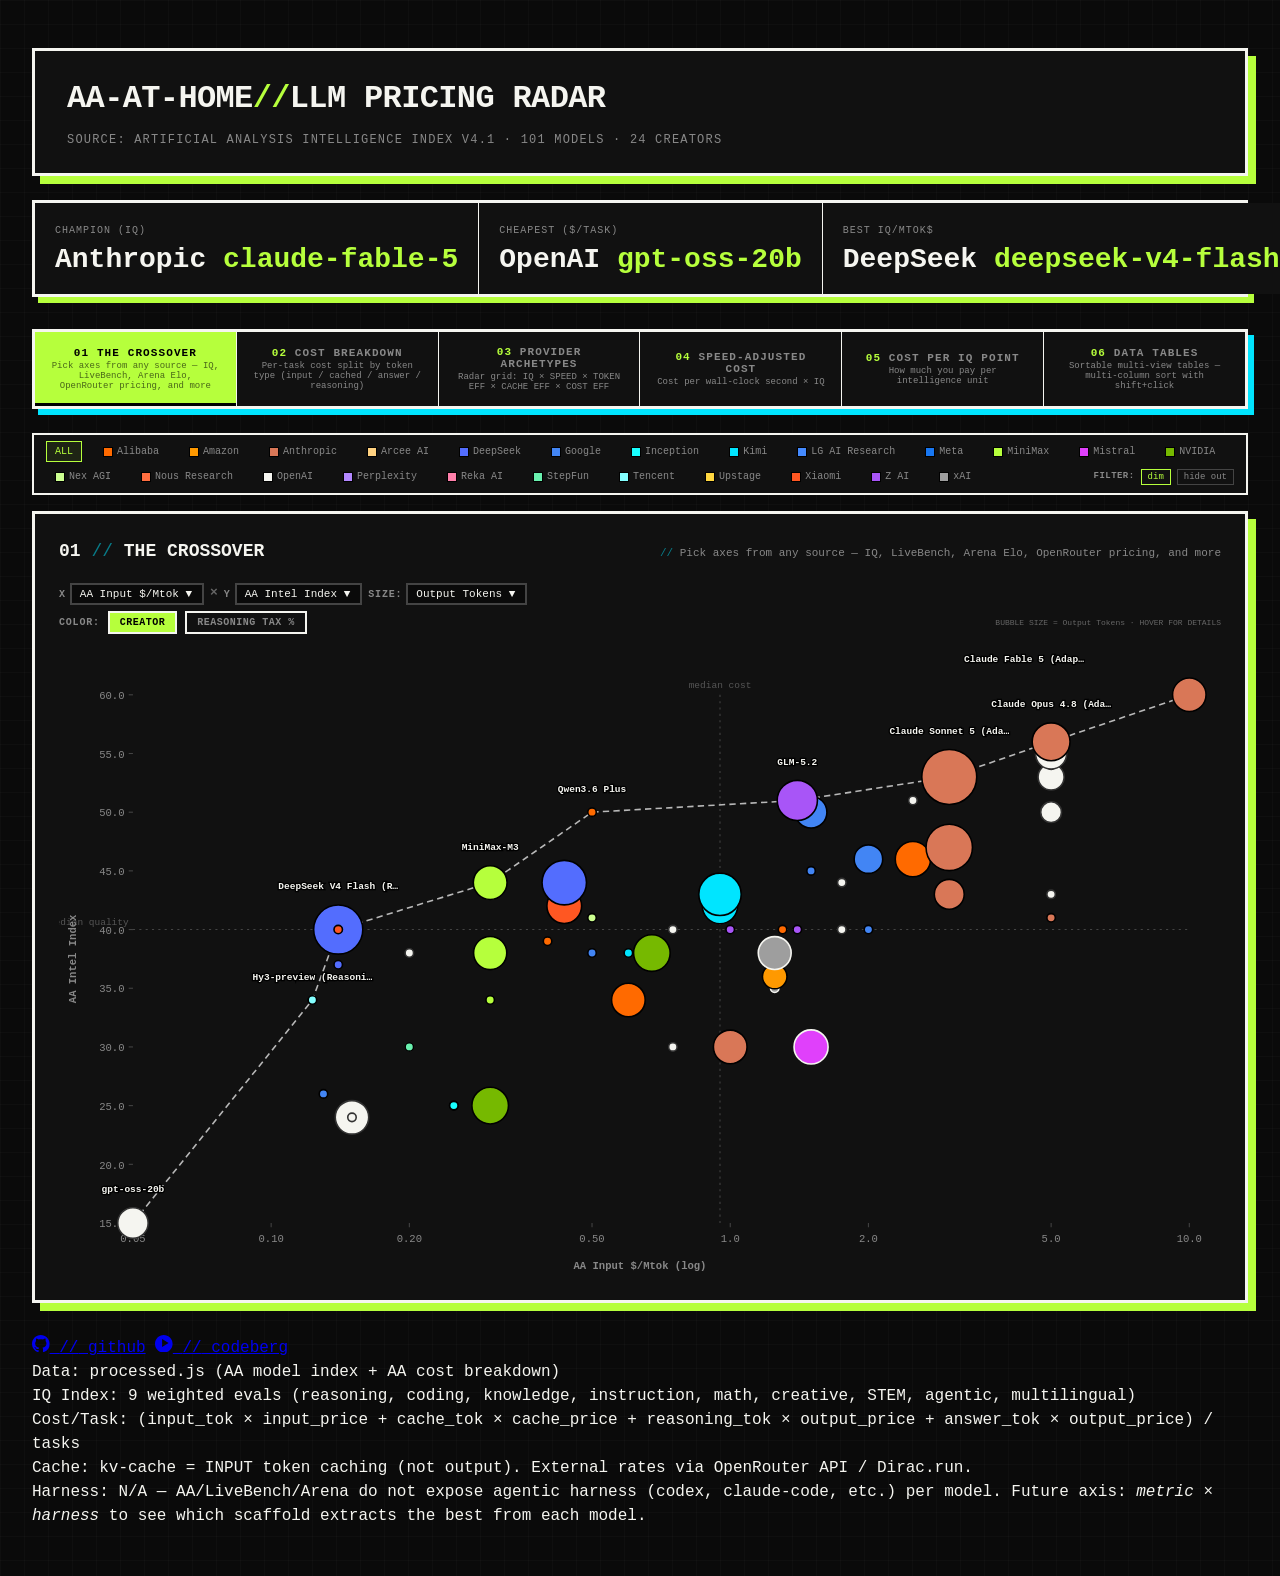
==== dashboard.html @ a059de75 "fix: align tab IDs + dynamic axis range + restore empty state - Rename JS files to match data-id (de" ====
<!doctype html>
<html lang="en">
<head>
<meta charset="utf-8">
<meta name="viewport" content="width=device-width,initial-scale=1">
<link rel="icon" type="image/svg+xml" href="data:image/svg+xml,%3Csvg xmlns='http://www.w3.org/2000/svg' viewBox='0 0 32 32'%3E%3Crect width='32' height='32' fill='%230a0a0a' rx='3'/%3E%3Ctext x='16' y='22' text-anchor='middle' fill='%23b6ff3c' font-family='monospace' font-weight='800' font-size='17'%3EAA%3C/text%3E%3C/svg%3E">
<title>AA-AT-HOME // LLM PRICING RADAR</title>
<link rel="stylesheet" href="./viz/dashboard.css">
</head>
<body>
<div class="wrap">

<div class="tooltip" id="tooltip"></div>

<header>
  <h1>AA-AT-HOME<span>//</span>LLM PRICING RADAR</h1>
  <div class="meta" id="header-meta">SOURCE: ARTIFICIAL ANALYSIS INTELLIGENCE INDEX v4.1</div>
</header>

<!-- TOP STRIP: HEADLINE STATS -->
<div class="strip">
  <div data-metric="champion"><div class="label">CHAMPION (IQ)</div><div class="val">—</div></div>
  <div data-metric="cheapest"><div class="label">CHEAPEST ($/TASK)</div><div class="val">—</div></div>
  <div data-metric="value"><div class="label">BEST IQ/MTok$</div><div class="val">—</div></div>
  <div><div class="label">PARETO COUNT</div><div class="val"><span id="pareto-count">—</span> / <span id="total-count">—</span></div></div>
</div>

<!-- TAB NAV -->
<nav class="tabs" id="tabs"></nav>

<!-- CREATOR FILTER STRIP (shared across all views) -->
<div id="creator-legend" class="creator-legend" style="display:none"></div>

<!-- VIZ PANELS — one per registered viz, generated dynamically -->
<div id="panels"></div>

<!-- ============ TABLES SECTION ============ -->
  <div class="repo" id="repo-links"><!-- injected by boot --></div>
  <div class="meth">
    <span class="label">Data:</span> processed.js (AA model index + AA cost breakdown)
  </div>
  <div class="meth">
    <span class="label">IQ Index:</span> 9 weighted evals (reasoning, coding, knowledge, instruction, math, creative, STEM, agentic, multilingual)
  </div>
  <div class="meth">
    <span class="label">Cost/Task:</span> (input_tok &times; input_price + cache_tok &times; cache_price + reasoning_tok &times; output_price + answer_tok &times; output_price) / tasks
  </div>
  <div class="meth">
    <span class="label">Cache:</span> kv-cache = INPUT token caching (not output). External rates via OpenRouter API / Dirac.run.
  </div>
  <div class="meth">
    <span class="label">Harness:</span> N/A — AA/LiveBench/Arena do not expose agentic harness (codex, claude-code, etc.) per model.
    Future axis: <em>metric × harness</em> to see which scaffold extracts the best from each model.
  </div>
</footer>

</div>

<!-- ============ DATA + VIZ LOADER ============ -->
<script src="./data/processed.js"></script>

<!-- ============ JS DOMAIN MODEL (typed wrappers + enums + helpers) ============ -->
<script src="./viz/_domain.js"></script>

<!-- ============ VIZ SHARED HELPERS ============ -->
<script src="./viz/_shared.js"></script>

<!-- ============ VIZ REGISTRATIONS (each in its own file) ============ -->
<script src="./viz/01-crossover.js"></script>
<script src="./viz/02-reasoning-tax.js"></script>
<script src="./viz/03-provider-archetypes.js"></script>
<script src="./viz/04-speed-adjusted-cost.js"></script>
<script src="./viz/05-cost-per-iq.js"></script>
<script src="./viz/06-data-table.js"></script>

<!-- ============ SHELL BOOT (after all viz scripts loaded) ============ -->
<script src="./viz/_boot.js"></script>
</body>
</html>
---- viz/dashboard.css ----
:root {
  --bg: #0a0a0a;
  --fg: #f5f5f0;
  --muted: #888;
  --border: #f5f5f0;
  --neon: #b6ff3c;
  --neon2: #00e5ff;
  --warn: #ff3366;
  --panel: #111;
}
* { box-sizing: border-box; margin: 0; padding: 0; }
html { scroll-behavior: smooth; }
html, body { background: var(--bg); color: var(--fg); }
body {
  font-family: 'IBM Plex Mono', 'JetBrains Mono', 'Courier New', monospace;
  line-height: 1.5;
  padding: 48px 32px;
  background-image:
    linear-gradient(rgba(255,255,255,0.02) 1px, transparent 1px),
    linear-gradient(90deg, rgba(255,255,255,0.02) 1px, transparent 1px);
  background-size: 24px 24px;
}
.wrap { max-width: 1600px; margin: 0 auto; }

/* Header */
header { border: 3px solid var(--border); padding: 24px 32px; margin-bottom: 24px;
  box-shadow: 8px 8px 0 var(--neon); background: var(--panel); }
header h1 { font-size: 32px; letter-spacing: -0.02em; font-weight: 800; }
header h1 span { color: var(--neon); }
header .meta { color: var(--muted); font-size: 12px; margin-top: 8px; text-transform: uppercase; letter-spacing: 0.1em; }

/* Tab nav */
nav.tabs {
  display: flex; flex-wrap: wrap; gap: 0;
  border: 3px solid var(--border); margin-bottom: 24px;
  box-shadow: 6px 6px 0 var(--neon2); background: var(--panel);
  position: sticky; top: 0; z-index: 99;
}
nav.tabs button {
  flex: 1; min-width: 140px;
  background: transparent; color: var(--muted);
  border: 0; border-right: 1px solid var(--border);
  padding: 14px 16px; font-family: inherit; font-size: 11px;
  text-transform: uppercase; letter-spacing: 0.1em; font-weight: 700;
  cursor: pointer; transition: background 60ms linear, color 60ms linear;
}
nav.tabs button:last-child { border-right: 0; }
nav.tabs button:hover { background: rgba(182,255,60,0.05); color: var(--fg); }
nav.tabs button.active {
  background: var(--neon); color: #000;
  box-shadow: inset 0 -3px 0 #000;
}
nav.tabs button .num { color: var(--neon); font-weight: 800; }
nav.tabs button.active .num { color: #000; }
nav.tabs button .sub { display: block; font-size: 9px; color: var(--muted); font-weight: 400; margin-top: 2px; text-transform: none; letter-spacing: 0; }
nav.tabs button.active .sub { color: rgba(0,0,0,0.6); }

/* Section markers */
.section { margin-bottom: 48px; }
.section-marker { display: flex; align-items: baseline; gap: 16px; margin-bottom: 16px; }
.section-marker .num { color: var(--neon); font-weight: 800; font-size: 14px; }
.section-marker h2 { font-size: 20px; font-weight: 800; text-transform: uppercase; letter-spacing: 0.05em; }
.section-marker .tag { color: var(--muted); font-size: 11px; text-transform: uppercase; }

/* Cards */
.card { border: 3px solid var(--border); background: var(--panel); padding: 24px;
  box-shadow: 6px 6px 0 var(--neon2); }
.card.warn { box-shadow: 6px 6px 0 var(--warn); }
.card h3 { font-size: 14px; text-transform: uppercase; letter-spacing: 0.1em; margin-bottom: 12px; color: var(--muted); }
.card .big { font-size: 36px; font-weight: 800; line-height: 1; }
.card .big span { color: var(--neon); }

/* Chart container */
.chart { border: 3px solid var(--border); background: var(--panel);
  box-shadow: 8px 8px 0 var(--neon); padding: 24px; margin-bottom: 32px; }
.chart-head { display: flex; justify-content: space-between; align-items: baseline; margin-bottom: 16px; }
.chart-head h2 { font-size: 18px; font-weight: 800; text-transform: uppercase; }
.chart-head .cmt { color: var(--neon2); opacity: 0.5; font-weight: 400; }
.chart-head .src { color: var(--muted); font-size: 11px; }

/* Viz panel */
.viz-panel { display: none; }
.viz-panel.active { display: block; }
.chart { overflow: hidden; }

/* Legend */
.legend { display: flex; flex-wrap: wrap; gap: 12px 20px; margin-top: 16px;
  padding-top: 16px; border-top: 1px dashed var(--muted); font-size: 11px; }
.legend .item { display: flex; align-items: center; gap: 6px; }
.legend .dot { width: 10px; height: 10px; display: inline-block; border: 1px solid var(--fg); }
.dot-lg { width: 10px; height: 10px; display: inline-block; margin-right: 8px; border: 1px solid #f5f5f0; }
.dot-sm { width: 8px; height: 8px; display: inline-block; margin-right: 6px; border: 1px solid #f5f5f0; }
.legend .size { color: var(--muted); margin-left: 16px; }

/* Cache toggle buttons (02-reasoning-tax) */
.cache-toggle-btn {
  background: transparent; color: var(--muted);
  border: 2px solid var(--border); padding: 4px 10px;
  font-family: inherit; font-size: 10px; font-weight: 700;
  cursor: pointer; text-transform: uppercase; letter-spacing: 0.05em;
}
.cache-toggle-btn[data-source="aa"].active {
  background: var(--neon); color: #000;
}
.cache-toggle-btn[data-source="external"].active {
  background: var(--neon2); color: #000;
}

/* Color toggle buttons (01-crossover) */
.color-toggle-btn {
  background: transparent; color: var(--muted);
  border: 2px solid var(--border); padding: 4px 10px;
  font-family: inherit; font-size: 10px; font-weight: 700;
  cursor: pointer; text-transform: uppercase; letter-spacing: 0.05em;
}
.color-toggle-btn.active {
  background: var(--neon); color: #000;
}

/* Creator filter strip */
.creator-legend {
  display: flex; flex-wrap: wrap; align-items: center; gap: 4px 12px;
  padding: 6px 12px; margin-bottom: 16px;
  border: 2px solid var(--border); background: var(--panel);
  font-size: 10px; font-family: inherit;
}
.lg-fi {
  display: inline-flex; align-items: center; gap: 4px;
  padding: 2px 8px; cursor: pointer; color: var(--muted);
  border: 1px solid transparent; transition: all 60ms;
  font-family: inherit; font-size: 10px;
}
.lg-fi:hover { color: var(--fg); background: rgba(255,255,255,0.03); }
.lg-fi.active { color: var(--neon); border-color: var(--neon); background: rgba(182,255,60,0.08); }
.cr-fs { display: inline-block; width: 10px; height: 10px; border: 1px solid #000; flex-shrink: 0; }

/* Data table */
.dt-table {
  width: 100%;
  border-collapse: collapse;
  font-family: monospace;
  font-size: 10px;
}
.dt-table th, .dt-table td {
  padding: 6px 10px;
  text-align: left;
  border-bottom: 1px solid #222;
  white-space: nowrap;
}
.dt-table td.name-cell {
  max-width: 220px;
  overflow: hidden;
  text-overflow: ellipsis;
  white-space: nowrap;
  cursor: default;
}
.dt-table td.name-cell:hover {
  overflow: visible;
  position: relative;
  z-index: 10;
  background: #1a1a1a;
}
.dt-table th {
  background: #0a0a0a;
  color: #b6ff3c;
  font-weight: 800;
  font-size: 9px;
  letter-spacing: 0.08em;
  position: sticky;
  top: 0;
  cursor: pointer;
  user-select: none;
  text-align: left;
  white-space: nowrap;
  border-right: 1px solid #222;
}
.dt-table th:last-child {
  border-right: none;
}
.dt-table th.num {
  text-align: right;
}
.dt-table th .sort-indicator {
  display: inline-block;
  width: 18px;
  text-align: left;
  font-size: 8px;
  color: #666;
}
.dt-table th.sorted .sort-indicator {
  color: #f5f5f0;
}
.dt-table th:hover {
  background: #1a1a1a;
}
.dt-table th.sorted {
  color: #f5f5f0;
}
.dt-table td.num {
  text-align: right;
  font-variant-numeric: tabular-nums;
}
.dt-table td {
  text-align: left;
}
.dt-table tbody tr:hover {
  background: rgba(182, 255, 60, 0.04);
}
.dt-table tr.hl {
  background: rgba(182, 255, 60, 0.08) !important;
  outline: 1px solid var(--neon);
  outline-offset: -1px;
}
.dt-table tr.hl td:first-child {
  border-left: 3px solid var(--neon);
}
.dt-table td {
  color: #ccc;
}
.dt-search {
  background: #0a0a0a;
  color: #f5f5f0;
  border: 2px solid #444;
  padding: 6px 10px;
  font-family: inherit;
  font-size: 11px;
  outline: none;
}
.dt-search:focus {
  border-color: var(--neon, #b6ff3c);
}
.dt-view-btn {
  background: transparent;
  color: var(--muted, #888);
  border: 2px solid #444;
  padding: 4px 10px;
  font-family: inherit;
  font-size: 10px;
  font-weight: 700;
  cursor: pointer;
  text-transform: uppercase;
  letter-spacing: 0.05em;
}
.dt-view-btn.active {
  background: var(--neon, #b6ff3c);
  color: #000;
}
.dt-view-btn:hover:not(.active) {
  border-color: var(--neon, #b6ff3c);
}
.dt-scroll {
  max-height: 520px;
  overflow-y: auto;
}
.dt-scroll::-webkit-scrollbar {
  width: 6px;
}
.dt-scroll::-webkit-scrollbar-track {
  background: #0a0a0a;
}
.dt-scroll::-webkit-scrollbar-thumb {
  background: #444;
}

/* Grid */
.grid-2 { display: grid; grid-template-columns: 1fr 1fr; gap: 24px; }
.grid-3 { display: grid; grid-template-columns: repeat(3, 1fr); gap: 24px; }
.grid-4 { display: grid; grid-template-columns: repeat(4, 1fr); gap: 24px; }
@media (max-width: 900px) {
  .grid-2, .grid-3, .grid-4 { grid-template-columns: 1fr; }
}

/* Table */
table { width: 100%; border-collapse: collapse; font-size: 12px; table-layout: auto; }
th, td { text-align: left; padding: 8px 12px; border-bottom: 1px solid #333; white-space: nowrap; }
th { color: var(--neon); text-transform: uppercase; font-size: 10px; letter-spacing: 0.1em;
  border-bottom: 2px solid var(--neon); white-space: nowrap; }
td.num { text-align: right; font-variant-numeric: tabular-nums; }
tr:hover td { background: rgba(182,255,60,0.05); }

/* SVG */
svg { display: block; width: 100%; aspect-ratio: auto; }
svg .axis text { fill: var(--muted); font-family: inherit; font-size: 10px; }
svg .axis line, svg .axis path { stroke: #444; }
svg .grid line { stroke: #1a1a1a; stroke-dasharray: 2 4; }
svg .point { cursor: crosshair; transition: filter 80ms linear; }
svg .point:hover, svg .label:hover { filter: drop-shadow(0 0 6px var(--neon)) drop-shadow(0 0 12px var(--neon2)); }
svg .label { cursor: pointer; }

/* Custom tooltip */
.tooltip {
  position: fixed; pointer-events: none; z-index: 100;
  background: #000; border: 2px solid var(--neon);
  box-shadow: 4px 4px 0 var(--neon2);
  padding: 10px 14px; font-size: 11px; line-height: 1.5;
  max-width: 280px; display: none; white-space: pre-line;
  font-family: 'IBM Plex Mono', monospace;
}
.tooltip .tt-name { color: var(--neon); font-weight: 800; font-size: 12px; margin-bottom: 4px; }
.tooltip .tt-creator { color: var(--muted); font-size: 10px; text-transform: uppercase; margin-bottom: 6px; }
.tooltip .tt-row { display: flex; justify-content: space-between; gap: 16px; }
.tooltip .tt-row .k { color: var(--muted); }
.tooltip .tt-row .v { color: var(--fg); font-weight: 700; }
.tooltip .tt-row .v.neon { color: var(--neon); }
.tooltip .tt-seg { margin-top: 6px; padding-top: 6px; border-top: 1px dashed #333; }

/* Comment / quote */
.comment { color: var(--muted); font-style: italic; padding: 12px 16px;
  border-left: 3px solid var(--neon2); margin: 16px 0; font-size: 13px; }
.comment::before { content: "// "; color: var(--neon2); font-style: normal; }

/* Footer */
footer { margin-top: 64px; padding-top: 24px; border-top: 1px dashed var(--muted);
  color: var(--muted); font-size: 11px; text-transform: uppercase; letter-spacing: 0.1em; }
footer .meth { font-size: 10px; letter-spacing: 0; text-transform: none; line-height: 1.6;
  color: #777; margin-top: 6px; }
footer .meth span { display: inline-block; }
footer .meth .label { color: var(--neon); font-weight: 700; text-transform: uppercase; font-size: 9px; letter-spacing: 0.05em; }
footer .repo { font-size: 12px; margin-bottom: 8px; display: flex; align-items: center; gap: 8px; flex-wrap: wrap; }
footer .repo a { color: var(--neon2); text-decoration: none; display: inline-flex; align-items: center; gap: 5px; }
.repo-icon { display: inline-block; width: auto; height: 1.1em; }
footer .repo a:hover { text-decoration: underline; }
footer .repo .sep { color: #444; margin: 0 8px; }

/* Stats strip */
.strip { display: grid; grid-template-columns: repeat(4, 1fr); gap: 0; border: 3px solid var(--border);
  margin-bottom: 32px; box-shadow: 6px 6px 0 var(--neon); }
.strip > div { padding: 20px; border-right: 1px solid var(--border); background: var(--panel); cursor: pointer; }
.strip > div:last-child { border-right: 0; }
.strip .label { color: var(--muted); font-size: 10px; text-transform: uppercase; letter-spacing: 0.1em; }
.strip .val { font-size: 28px; font-weight: 800; line-height: 1; margin-top: 8px; overflow: hidden; text-overflow: ellipsis; white-space: nowrap; }
.strip .val span { color: var(--neon); }
@media (max-width: 700px) { .strip { grid-template-columns: 1fr 1fr; } .strip > div { border-bottom: 1px solid var(--border); } }

/* Ultrawide: spread out stats strip and cards */
@media (min-width: 1800px) {
  .strip { grid-template-columns: repeat(4, 1fr); }
  .grid-4 { grid-template-columns: repeat(4, 1fr); }
  .card .big { font-size: 42px; }
  header h1 { font-size: 36px; }
}
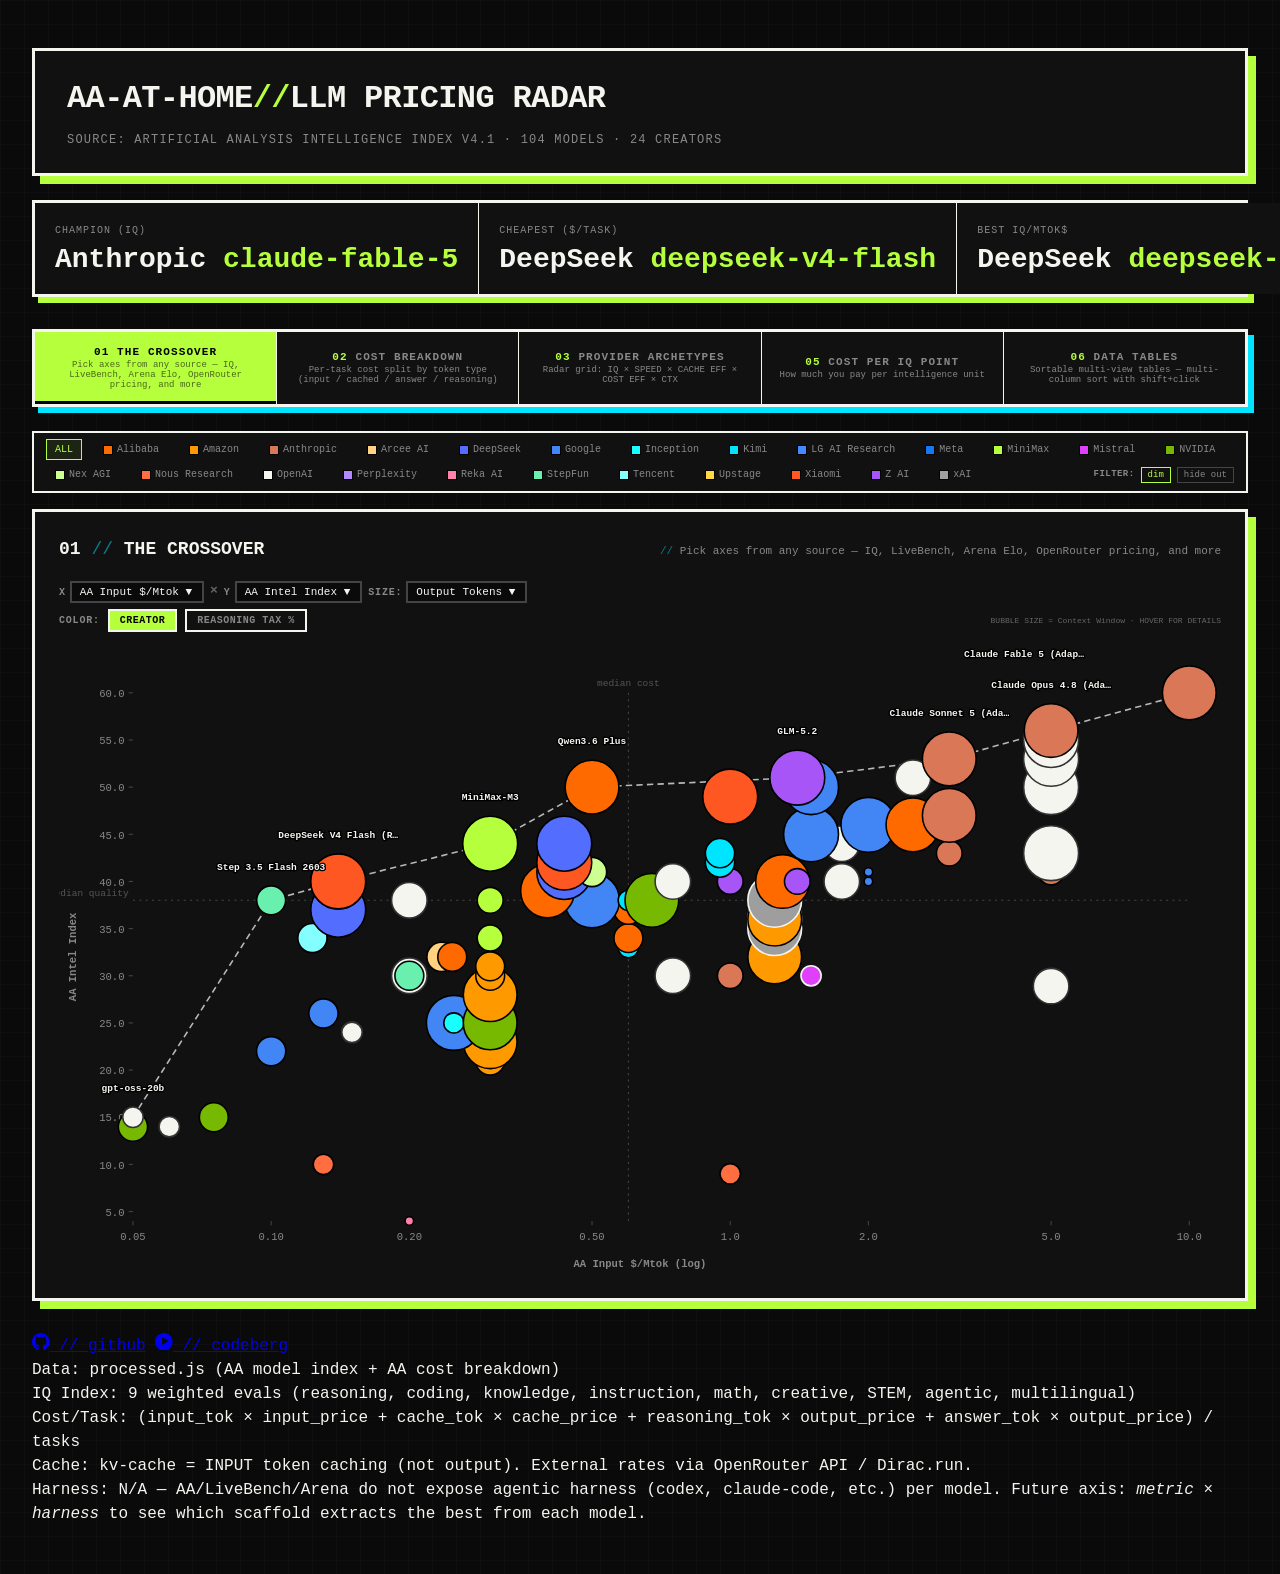
==== commit 7d462d04: "fix: remove cost_per_wallsec and add shared number formatters The cost_per_wallsec axis is no longer" ====
--- a/dashboard.html
+++ b/dashboard.html
@@ -67,9 +67,8 @@
 
 <!-- ============ VIZ REGISTRATIONS (each in its own file) ============ -->
 <script src="./viz/01-crossover.js"></script>
-<script src="./viz/02-reasoning-tax.js"></script>
+<script src="./viz/02-cost-breakdown.js"></script>
 <script src="./viz/03-provider-archetypes.js"></script>
-<script src="./viz/04-speed-adjusted-cost.js"></script>
 <script src="./viz/05-cost-per-iq.js"></script>
 <script src="./viz/06-data-table.js"></script>
 
--- a/viz/dashboard.css
+++ b/viz/dashboard.css
@@ -92,7 +92,7 @@
 .dot-sm { width: 8px; height: 8px; display: inline-block; margin-right: 6px; border: 1px solid #f5f5f0; }
 .legend .size { color: var(--muted); margin-left: 16px; }
 
-/* Cache toggle buttons (02-reasoning-tax) */
+/* Cache toggle buttons (02-cost-breakdown) */
 .cache-toggle-btn {
   background: transparent; color: var(--muted);
   border: 2px solid var(--border); padding: 4px 10px;
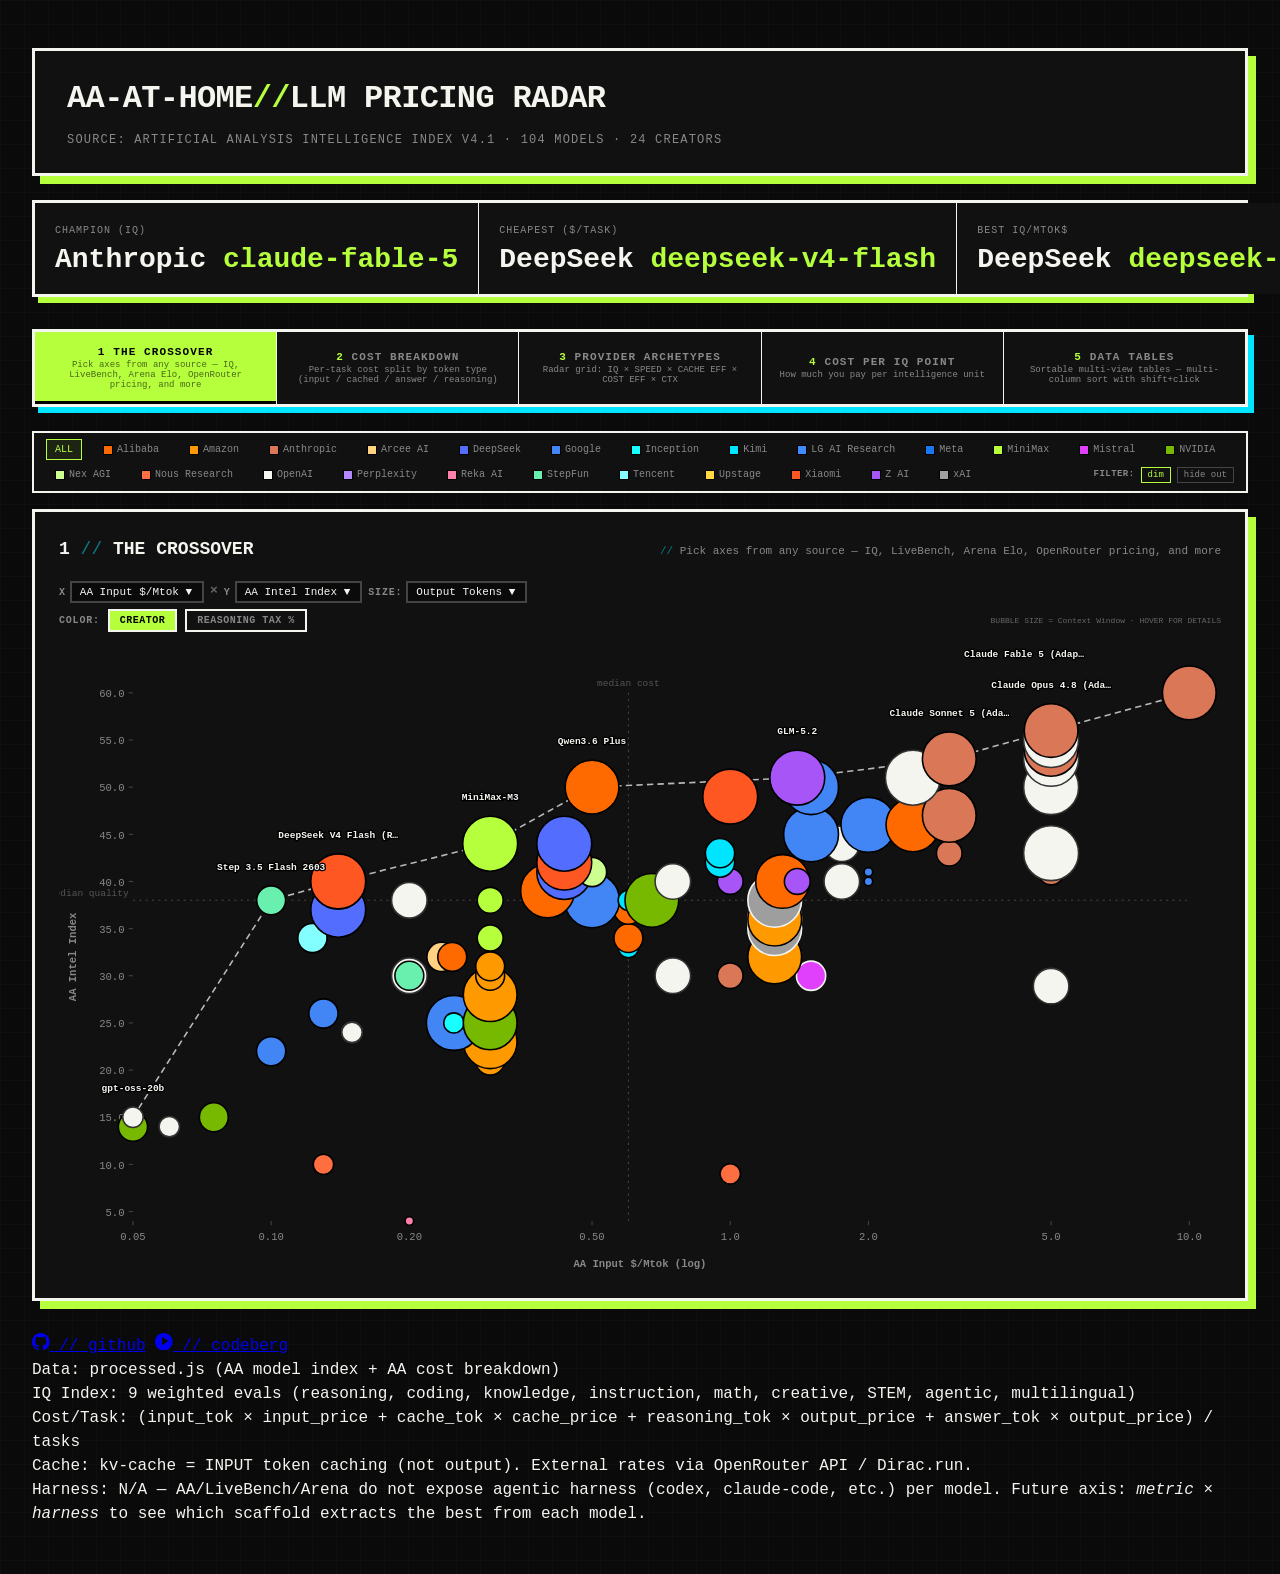
==== commit 10827126: "refactor: visualization IDs from numeric to descriptive" ====
--- a/dashboard.html
+++ b/dashboard.html
@@ -65,12 +65,12 @@
 <!-- ============ VIZ SHARED HELPERS ============ -->
 <script src="./viz/_shared.js"></script>
 
-<!-- ============ VIZ REGISTRATIONS (each in its own file) ============ -->
-<script src="./viz/01-crossover.js"></script>
-<script src="./viz/02-cost-breakdown.js"></script>
-<script src="./viz/03-provider-archetypes.js"></script>
-<script src="./viz/05-cost-per-iq.js"></script>
-<script src="./viz/06-data-table.js"></script>
+<!-- ============ VIZ REGISTRATIONS (each in its own file; order = tab order) ============ -->
+<script src="./viz/crossover.js"></script>
+<script src="./viz/cost-breakdown.js"></script>
+<script src="./viz/provider-archetypes.js"></script>
+<script src="./viz/cost-per-iq.js"></script>
+<script src="./viz/data-table.js"></script>
 
 <!-- ============ SHELL BOOT (after all viz scripts loaded) ============ -->
 <script src="./viz/_boot.js"></script>
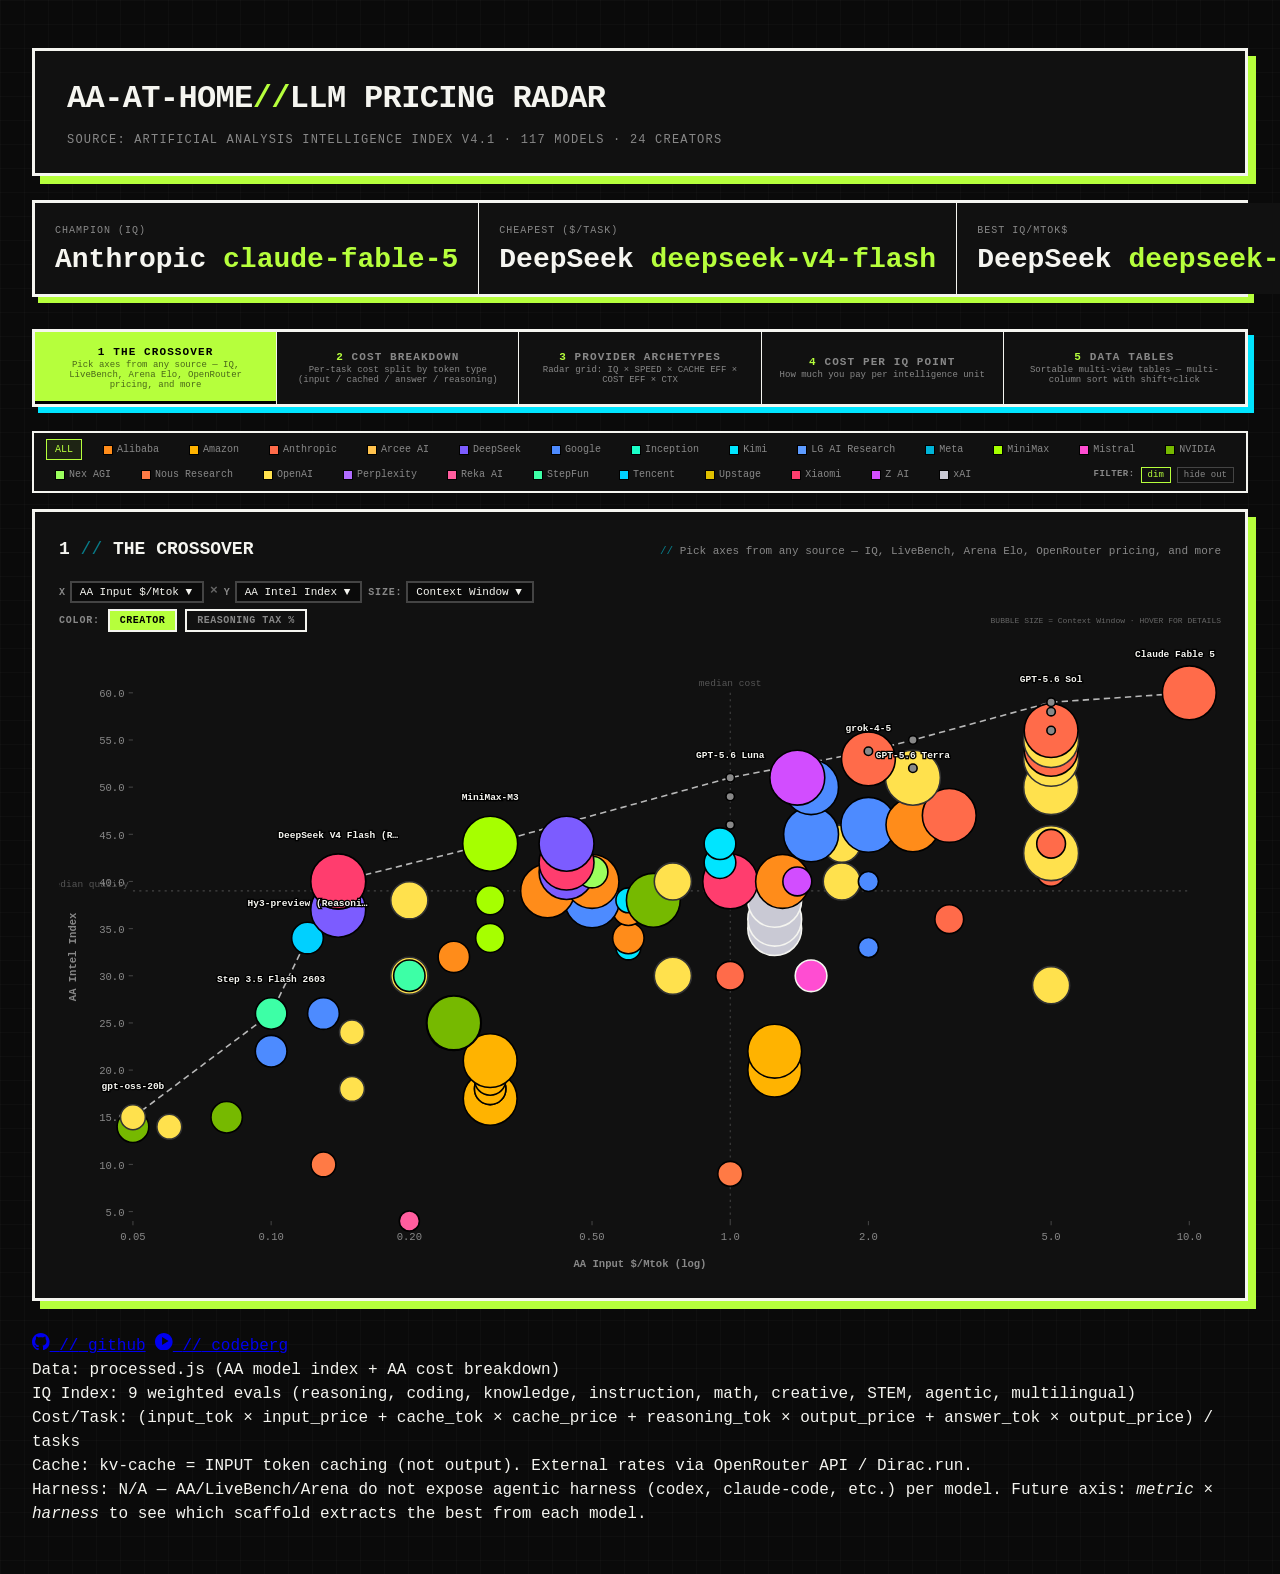
==== commit 10b8ad80: "refactor: JS data layer wires Result monad into _domain.js load boundary - viz/_domain.js: strip ═══" ====
--- a/dashboard.html
+++ b/dashboard.html
@@ -59,6 +59,9 @@
 <!-- ============ DATA + VIZ LOADER ============ -->
 <script src="./data/processed.js"></script>
 
+<!-- ============ RESULT MONAD (Ok/Err; mirrors data/_result.py) ============ -->
+<script src="./viz/_result.js"></script>
+
 <!-- ============ JS DOMAIN MODEL (typed wrappers + enums + helpers) ============ -->
 <script src="./viz/_domain.js"></script>
 
--- a/viz/dashboard.css
+++ b/viz/dashboard.css
@@ -285,6 +285,10 @@
 svg .grid line { stroke: #1a1a1a; stroke-dasharray: 2 4; }
 svg .point { cursor: crosshair; transition: filter 80ms linear; }
 svg .point:hover, svg .label:hover { filter: drop-shadow(0 0 6px var(--neon)) drop-shadow(0 0 12px var(--neon2)); }
+svg .pt { cursor: pointer; transition: filter 80ms linear, fill-opacity 160ms linear; }
+svg .pt:hover, svg .hit:hover { filter: drop-shadow(0 0 6px var(--neon)) drop-shadow(0 0 12px var(--neon2)); }
+svg .pt.exploded { fill-opacity: 1 !important; stroke: #fff; stroke-width: 2.5; }
+svg .pt.dimmed { fill-opacity: 0.12 !important; }
 svg .label { cursor: pointer; }
 
 /* Custom tooltip */
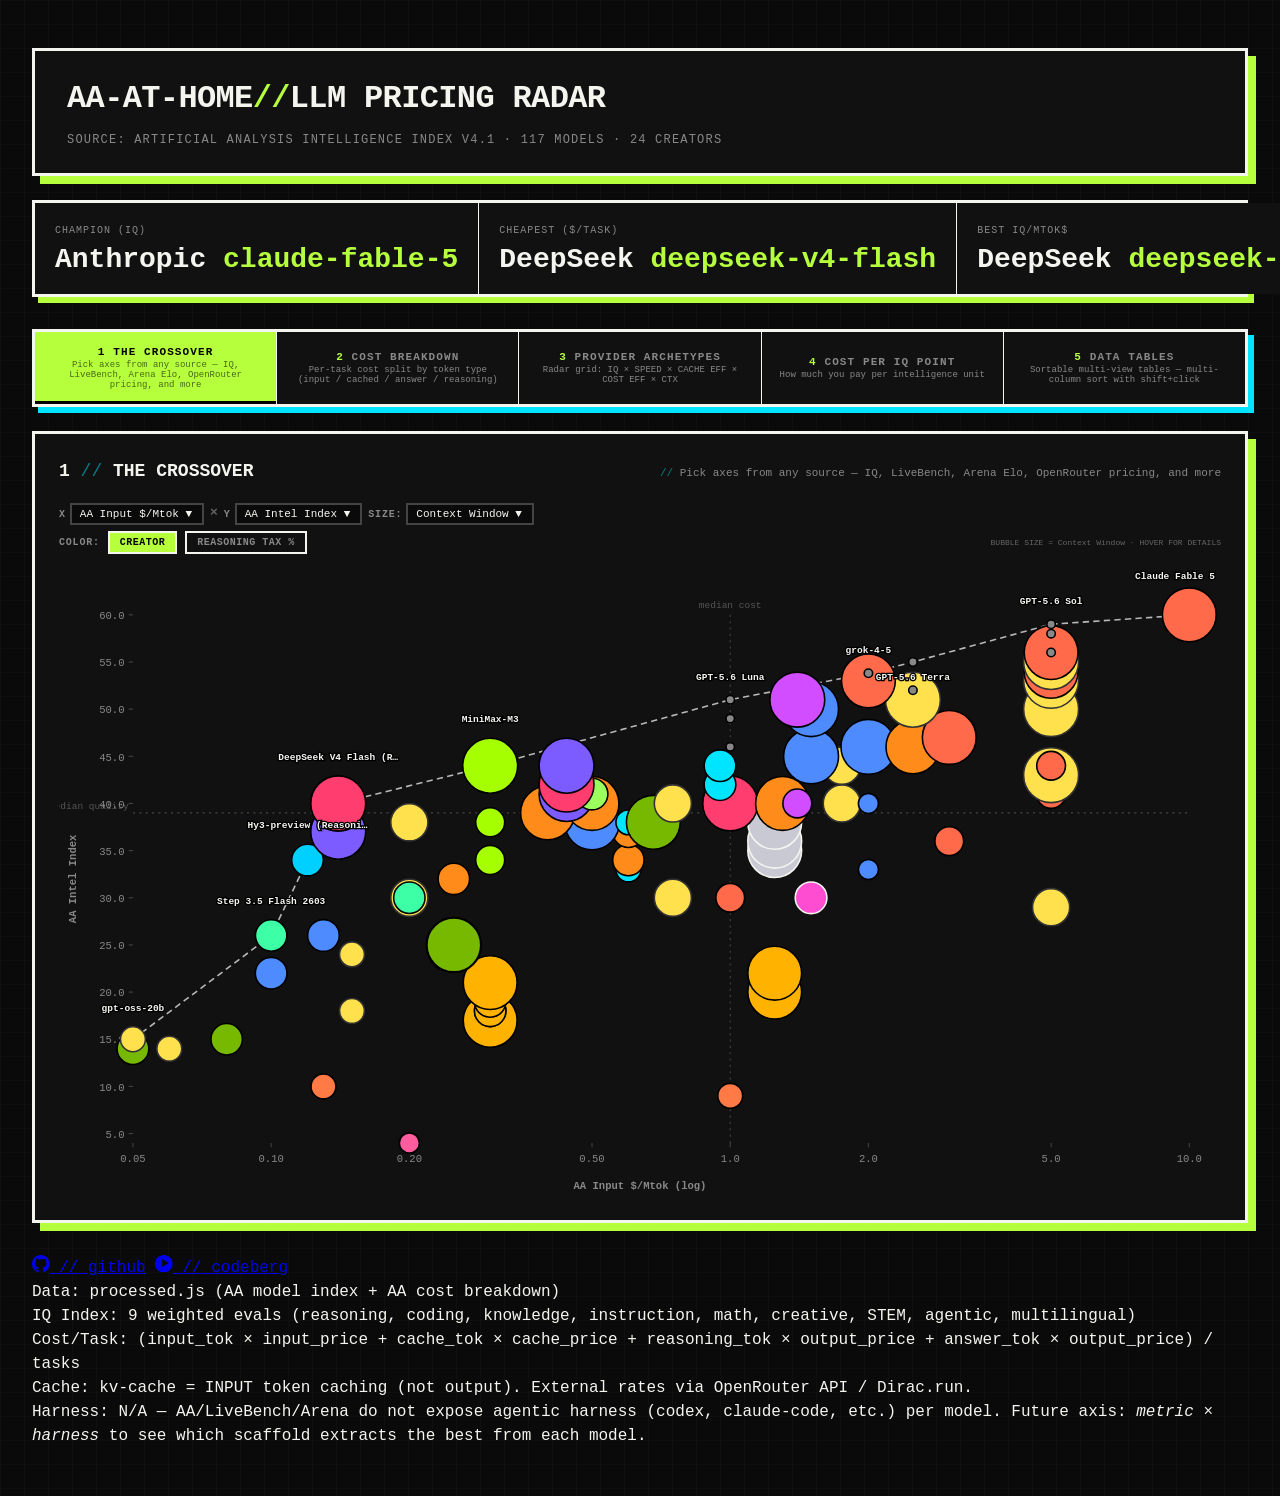
==== commit f1318fa8: "feat(viz): post-load schema validation after loadProjectionModels Both external reviewers flagged Py" ====
--- a/dashboard.html
+++ b/dashboard.html
@@ -8,6 +8,7 @@
 <link rel="stylesheet" href="./viz/dashboard.css">
 </head>
 <body>
+<div class="schema-error" id="schema-error" style="display:none"></div>
 <div class="wrap">
 
 <div class="tooltip" id="tooltip"></div>
--- a/viz/dashboard.css
+++ b/viz/dashboard.css
@@ -308,7 +308,17 @@
 .tooltip .tt-row .v.neon { color: var(--neon); }
 .tooltip .tt-seg { margin-top: 6px; padding-top: 6px; border-top: 1px dashed #333; }
 
-/* Comment / quote */
+.schema-error {
+  background: #2a0a0a;
+  border: 2px solid #ff3366;
+  color: #ff6688;
+  font-family: monospace;
+  font-size: 13px;
+  padding: 12px 16px;
+  margin: 12px 0;
+}
+
+
 .comment { color: var(--muted); font-style: italic; padding: 12px 16px;
   border-left: 3px solid var(--neon2); margin: 16px 0; font-size: 13px; }
 .comment::before { content: "// "; color: var(--neon2); font-style: normal; }
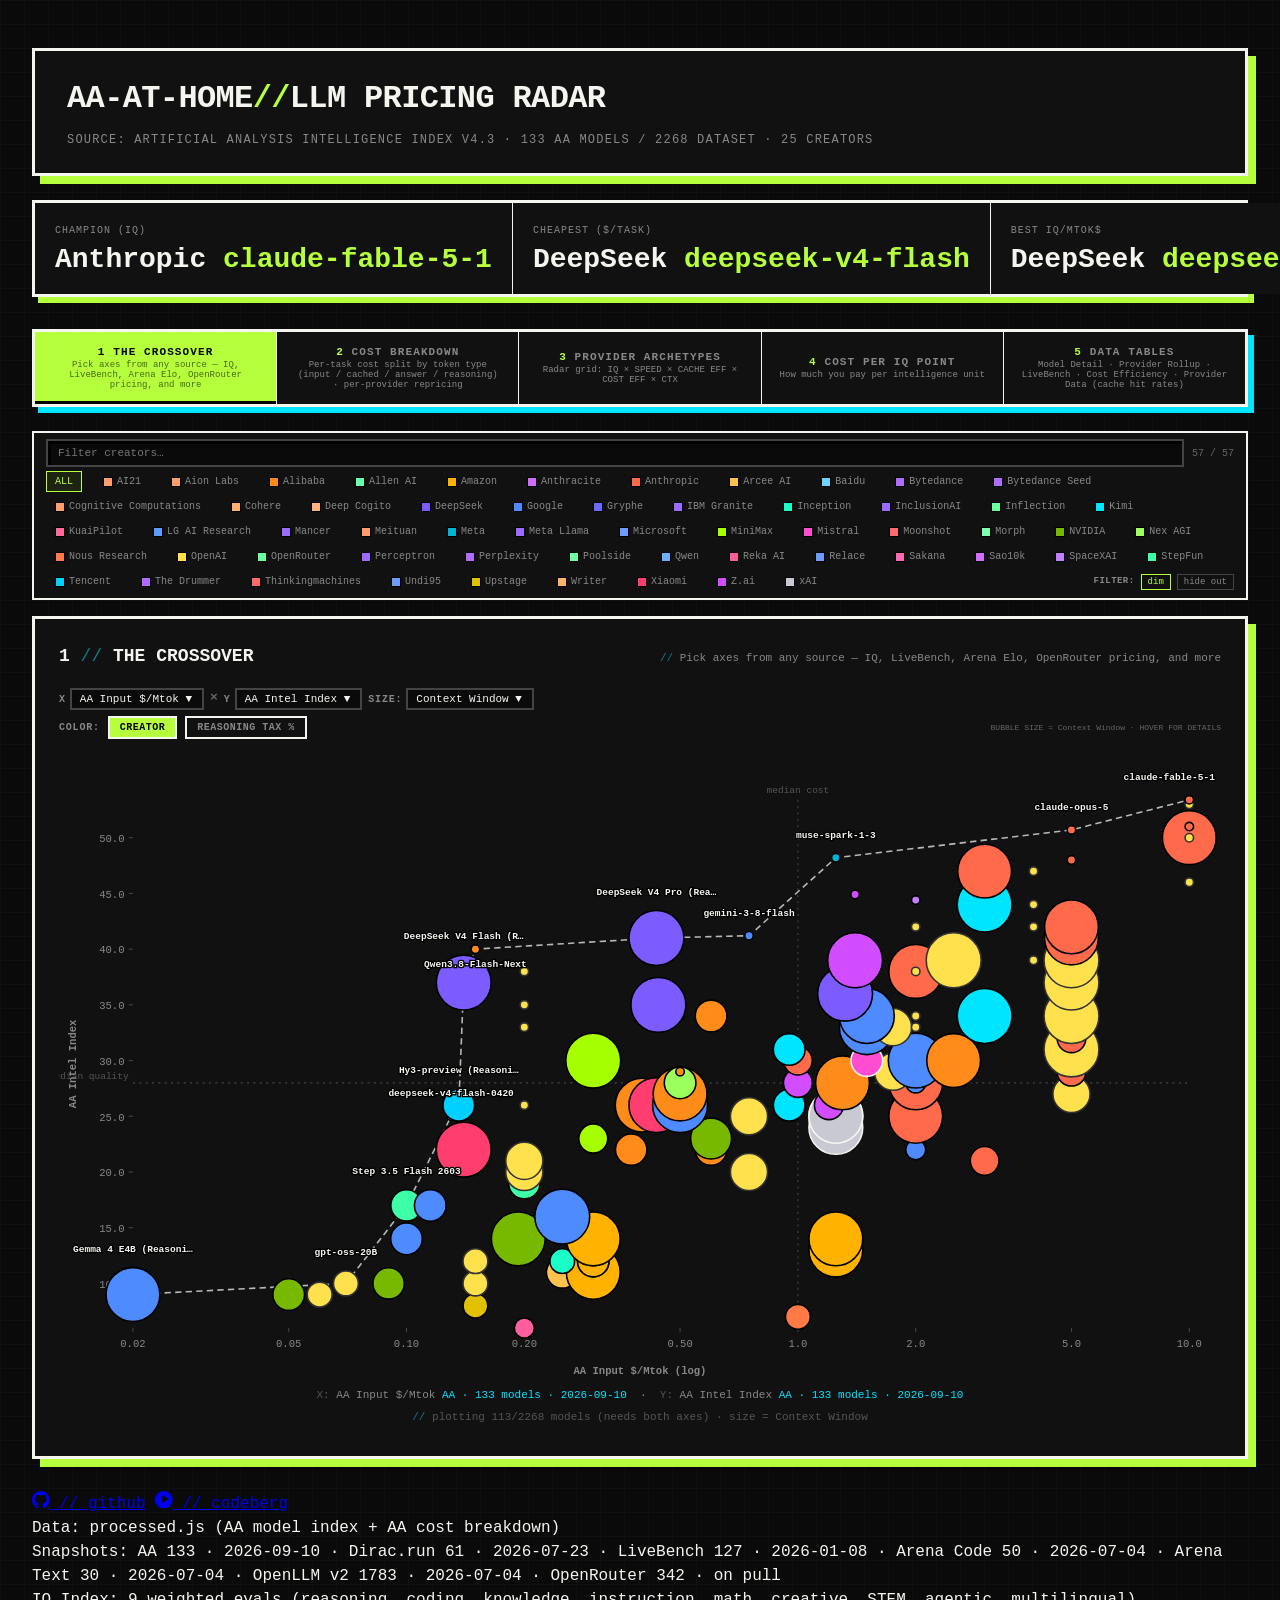
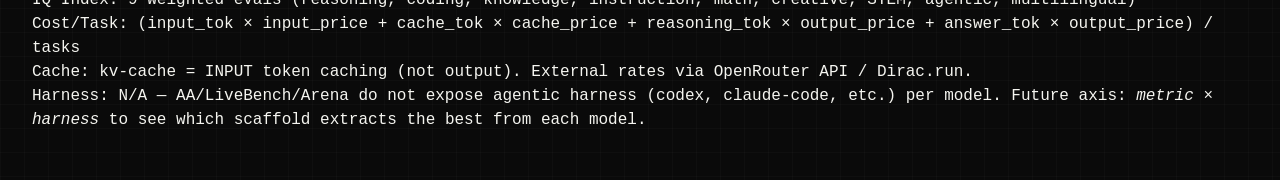
==== commit 8f17290d: "feat: Add source provenance metadata and automate Dirac fetch Add per-source snapshot dates, model c" ====
--- a/dashboard.html
+++ b/dashboard.html
@@ -15,7 +15,7 @@
 
 <header>
   <h1>AA-AT-HOME<span>//</span>LLM PRICING RADAR</h1>
-  <div class="meta" id="header-meta">SOURCE: ARTIFICIAL ANALYSIS INTELLIGENCE INDEX v4.1</div>
+  <div class="meta" id="header-meta">SOURCE: ARTIFICIAL ANALYSIS INTELLIGENCE INDEX v4.3</div>
 </header>
 
 <!-- TOP STRIP: HEADLINE STATS -->
@@ -40,6 +40,7 @@
   <div class="meth">
     <span class="label">Data:</span> processed.js (AA model index + AA cost breakdown)
   </div>
+  <div class="meth" id="source-freshness"><span class="label">Snapshots:</span> —</div>
   <div class="meth">
     <span class="label">IQ Index:</span> 9 weighted evals (reasoning, coding, knowledge, instruction, math, creative, STEM, agentic, multilingual)
   </div>
--- a/viz/dashboard.css
+++ b/viz/dashboard.css
@@ -103,6 +103,9 @@
   background: var(--neon); color: #000;
 }
 .cache-toggle-btn[data-source="external"].active {
+  background: var(--neon2); color: #000;
+}
+.cache-toggle-btn[data-provider].active {
   background: var(--neon2); color: #000;
 }
 
@@ -217,7 +220,7 @@
 .dt-table td {
   color: #ccc;
 }
-.dt-search {
+.viz-search {
   background: #0a0a0a;
   color: #f5f5f0;
   border: 2px solid #444;
@@ -225,9 +228,21 @@
   font-family: inherit;
   font-size: 11px;
   outline: none;
-}
-.dt-search:focus {
+  box-shadow: inset 3px 3px 0 #000;
+}
+.viz-search:focus {
   border-color: var(--neon, #b6ff3c);
+}
+.viz-search:focus-visible {
+  outline: none;
+}
+nav.tabs button:focus-visible,
+.cache-toggle-btn:focus-visible,
+.color-toggle-btn:focus-visible,
+.dt-view-btn:focus-visible,
+.lg-fi:focus-visible {
+  outline: 2px solid var(--neon, #b6ff3c);
+  outline-offset: 2px;
 }
 .dt-view-btn {
   background: transparent;
@@ -248,6 +263,33 @@
 .dt-view-btn:hover:not(.active) {
   border-color: var(--neon, #b6ff3c);
 }
+/* Option selector buttons (e.g. provider picker for Provider Data view) */
+.dt-opt-btns {
+  display: flex; gap: 4px; flex-wrap: wrap;
+}
+.dt-opt-btn {
+  background: transparent;
+  color: var(--muted, #888);
+  border: 1px solid #444;
+  padding: 2px 8px;
+  font-family: inherit;
+  font-size: 10px;
+  cursor: pointer;
+}
+.dt-opt-btn.active {
+  background: var(--neon, #b6ff3c);
+  color: #000;
+  border-color: var(--neon, #b6ff3c);
+}
+.dt-opt-btn:hover:not(.active) {
+  border-color: var(--neon, #b6ff3c);
+}
+.dt-opt-count {
+  color: #666;
+  font-size: 9px;
+  margin-left: 2px;
+}
+.dt-opt-btn.active .dt-opt-count { color: #000; }
 .dt-scroll {
   max-height: 520px;
   overflow-y: auto;
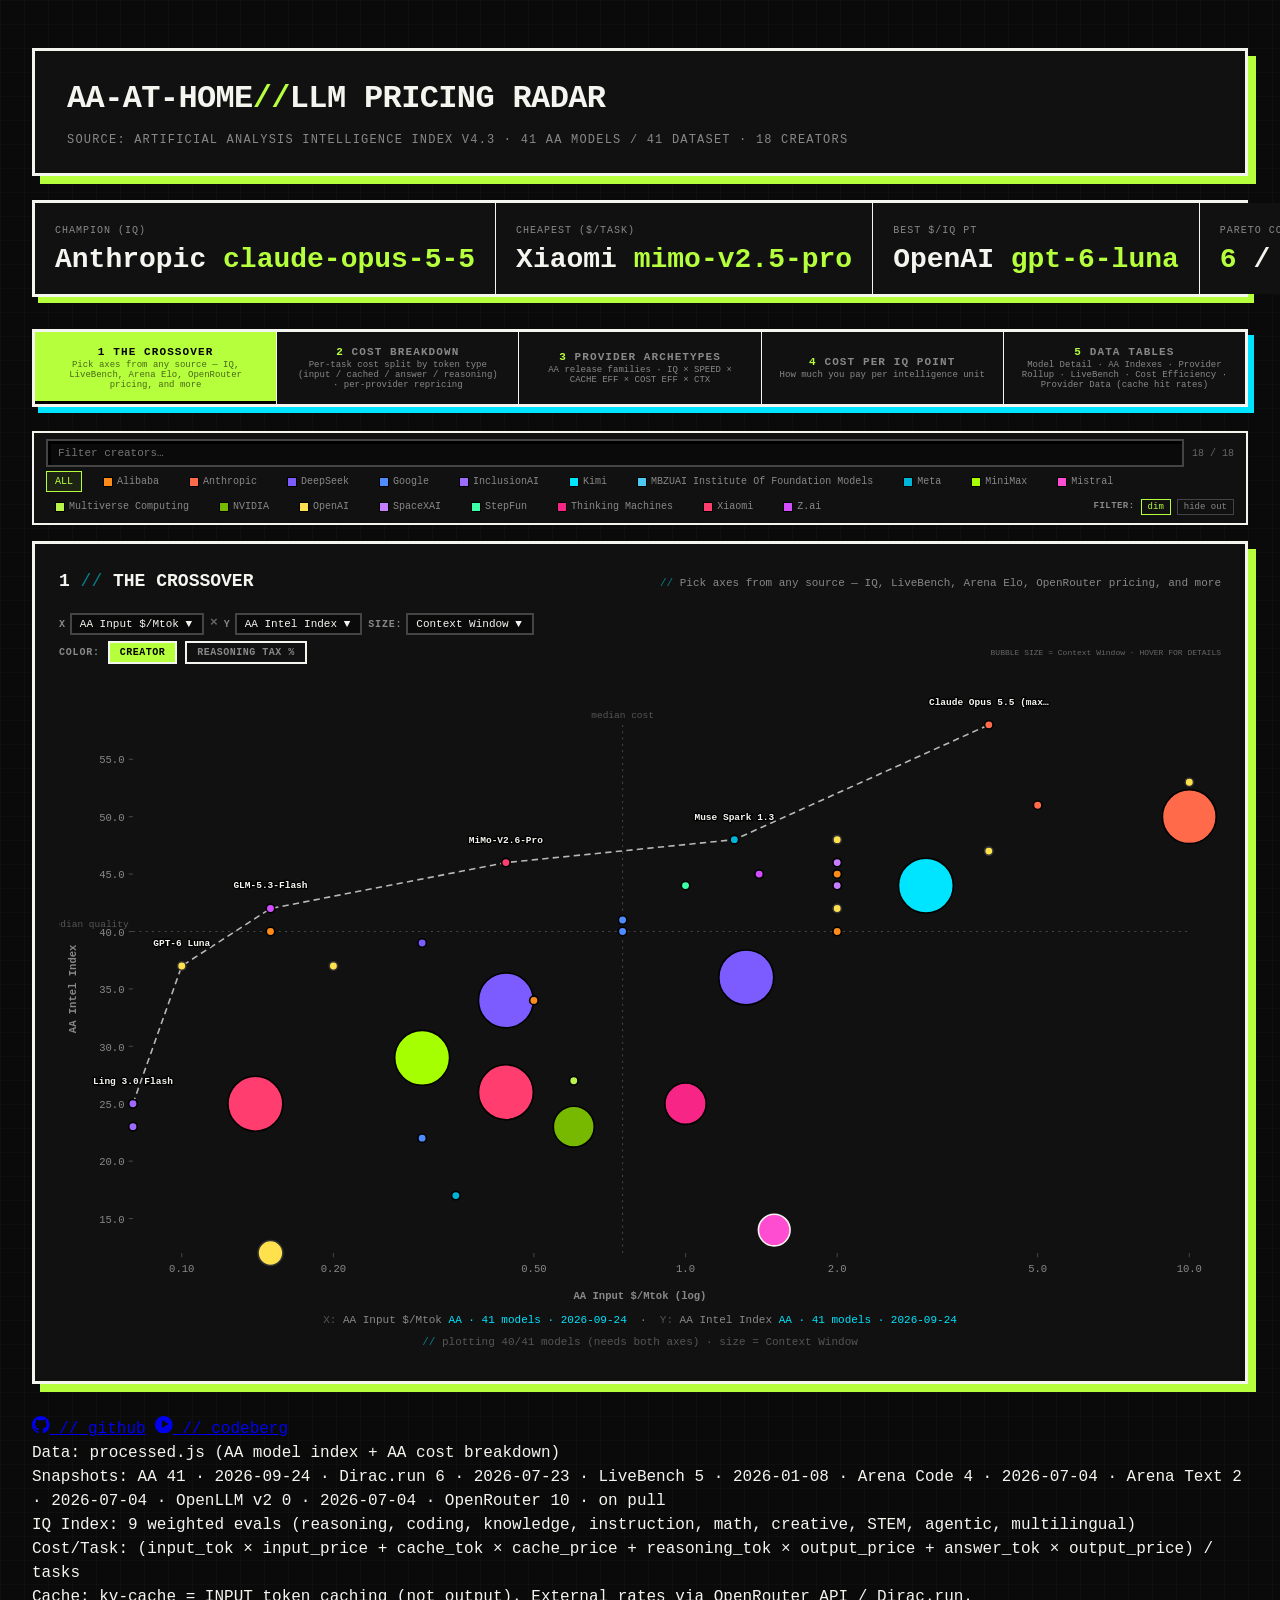
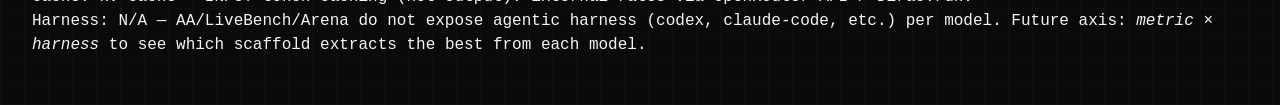
==== commit a52f5ff3: "fix(aa): label the value banner with the metric it shows" ====
--- a/dashboard.html
+++ b/dashboard.html
@@ -22,7 +22,7 @@
 <div class="strip">
   <div data-metric="champion"><div class="label">CHAMPION (IQ)</div><div class="val">—</div></div>
   <div data-metric="cheapest"><div class="label">CHEAPEST ($/TASK)</div><div class="val">—</div></div>
-  <div data-metric="value"><div class="label">BEST IQ/MTok$</div><div class="val">—</div></div>
+  <div data-metric="value"><div class="label">BEST $/IQ PT</div><div class="val">—</div></div>
   <div><div class="label">PARETO COUNT</div><div class="val"><span id="pareto-count">—</span> / <span id="total-count">—</span></div></div>
 </div>
 
--- a/viz/dashboard.css
+++ b/viz/dashboard.css
@@ -372,6 +372,7 @@
   color: #777; margin-top: 6px; }
 footer .meth span { display: inline-block; }
 footer .meth .label { color: var(--neon); font-weight: 700; text-transform: uppercase; font-size: 9px; letter-spacing: 0.05em; }
+footer .meth .stale { color: var(--warn); font-weight: 700; }
 footer .repo { font-size: 12px; margin-bottom: 8px; display: flex; align-items: center; gap: 8px; flex-wrap: wrap; }
 footer .repo a { color: var(--neon2); text-decoration: none; display: inline-flex; align-items: center; gap: 5px; }
 .repo-icon { display: inline-block; width: auto; height: 1.1em; }
